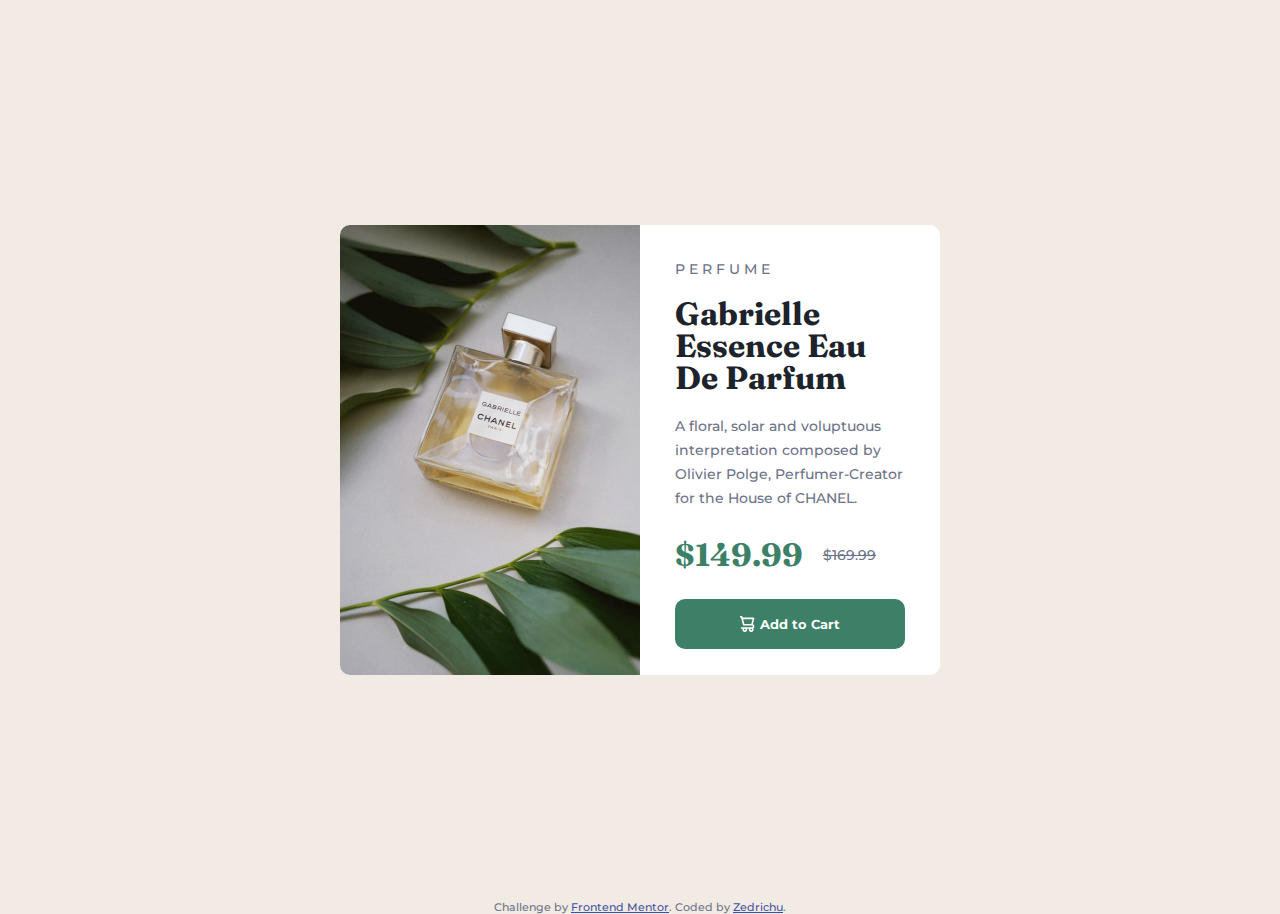
==== Product-Preview-Card/index.html @ 374eeab5 "Added initial projects" ====
<!DOCTYPE html>
<html lang="en">
<head>
  <meta charset="UTF-8">
  <meta name="viewport" content="width=device-width, initial-scale=1.0"> <!-- displays site properly based on user's device -->
  <link rel="icon" type="image/png" sizes="32x32" href="./images/favicon-32x32.png">
  <link rel="stylesheet" href="style.css">
  <title>Product Preview Card</title>

</head>
<body>
  <main>

    <div class="card">
      
      <img src="images/image-product-desktop.jpg" 
      alt="Bottle of Perfume" 
      srcset="images/image-product-desktop.jpg 600w, images/image-product-mobile.jpg 686w"
      sizes="(max-width: 600px) 686px, (min-width: 600px) 600px">

      <div class="product-details">
        <span class="product-type">
          Perfume
        </span>
        
        <h1>
          Gabrielle Essence Eau De Parfum
        </h1>
        
        <p class="description">
          A floral, solar and voluptuous interpretation composed by Olivier Polge, 
          Perfumer-Creator for the House of CHANEL.
        </p>
        
        <div class="prices">
          <span class="sale">$149.99</span>
          <span class="original">$169.99</span>
        </div>
        <button>
          <svg width="15" height="16" xmlns="http://www.w3.org/2000/svg">
            <path d="M14.383 10.388a2.397 2.397 0 0 0-1.518-2.222l1.494-5.593a.8.8 0 0 0-.144-.695.8.8 0 0 0-.631-.28H2.637L2.373.591A.8.8 0 0 0 1.598 0H0v1.598h.983l1.982 7.4a.8.8 0 0 0 .799.59h8.222a.8.8 0 0 1 0 1.599H1.598a.8.8 0 1 0 0 1.598h.943a2.397 2.397 0 1 0 4.507 0h1.885a2.397 2.397 0 1 0 4.331-.376 2.397 2.397 0 0 0 1.12-2.021ZM11.26 7.99H4.395L3.068 3.196h9.477L11.26 7.991Zm-6.465 6.392a.8.8 0 1 1 0-1.598.8.8 0 0 1 0 1.598Zm6.393 0a.8.8 0 1 1 0-1.598.8.8 0 0 1 0 1.598Z" fill="#FFF"/></svg>
          Add to Cart
        </button>
      
      </div>
      
    </div>
  </main>
    
    <footer class="attribution">
    Challenge by <a href="https://www.frontendmentor.io?ref=challenge" target="_blank">Frontend Mentor</a>. 
    Coded by <a href="https://github.com/Zedrichu">Zedrichu</a>.
  </footer>
</body>
</html>
---- Product-Preview-Card/style.css ----
@import url('https://fonts.googleapis.com/css2?family=Fraunces:opsz,wght@9..144,700&family=Montserrat:wght@500;700&display=swap');

* {
    padding: 0;
    margin: 0;
}

body {
    background-color: hsl(30, 38%, 92%);
    min-height: 100vh;
    font-size: 14px;
    font-weight: 500;
    font-family: 'Montserrat';
    color: hsl(228, 12%, 48%);
    min-width: 300px;
}

main {
    display: flex;
    align-items: center;
    justify-content: center;
    min-height: 100vh;
}

.card {
    background-color: hsl(0, 0%, 100%);
    height: 450px;
    width: 600px;
    border-radius: 10px;
    display: flex;
    flex-direction: row;
}

.card img {
    flex-grow: 1;
    flex-shrink: 0;
    flex-basis: 50%;
    object-fit: cover;
    border-radius: 10px 0 0 10px;
}

.card .product-details {
    padding: 35px;
    transition: all 0.66s ease;
}

.card .product-details .product-type {
    text-transform: uppercase;
    letter-spacing: 4px;
}

.card .product-details h1 {
    margin-top: 20px;
    color: hsl(212, 21%, 14%);
    font-size: 32px;
    line-height: 32px; 
    font-weight: 700;
    font-family: 'Fraunces';
}

.card .product-details p {
    margin-top: 20px;
    line-height: 24px;
}

.card .product-details .prices {
    display: flex;
    align-items: center;
    margin-top: 25px;
    margin-bottom: 25px;
}

.card .product-details .prices .sale {
    font-family: 'Fraunces';
    color: hsl(158, 36%, 37%);
    font-size: 32px;
    font-weight: 700;
    margin-right: 20px;
}

.card .product-details .prices .original {
    text-decoration: line-through;
}

.card button {
    color:hsl(0, 0%, 100%);
    background-color: hsl(158, 36%, 37%);
    font-family: 'Montserrat';
    font-weight: 700;
    width: 100%;
    height: 50px;
    border-style: none;
    border-radius: 10px;
    display: flex;
    justify-content: center;
    align-items: center;
}

.card button svg {
    margin-right: 5px;
}

.card button:hover {
    cursor: pointer;
    background-color: hsl(158, 45%, 20%);
}

.card button:active {
    cursor: pointer;
    background-color: hsl(158, 45%, 20%);
}

.attribution { 
    font-size: 11px; 
    text-align: center; 
}

.attribution a { 
    color: hsl(228, 45%, 44%); 
}

@media only screen and (max-width: 600px) {
    .card {
        flex-direction: column;
        width: 90%;
        height: 90%;
        min-width: 260px;
    }

    .card .product-details h1 {
        margin-top: 10px;
        margin-bottom: 10px;
    }

    .card .prices {
        display: flex;
        align-items: center;
        margin-bottom: 10px;
    }

    .card img {
        border-radius: 10px 10px 0 0;
    }
}

@media only screen and (min-width: 600px) {
    .card {
        flex-direction: row;
    }

    .card img {
        content: url('/images/image-product-desktop.jpg');
        object-fit: cover;
    }
}
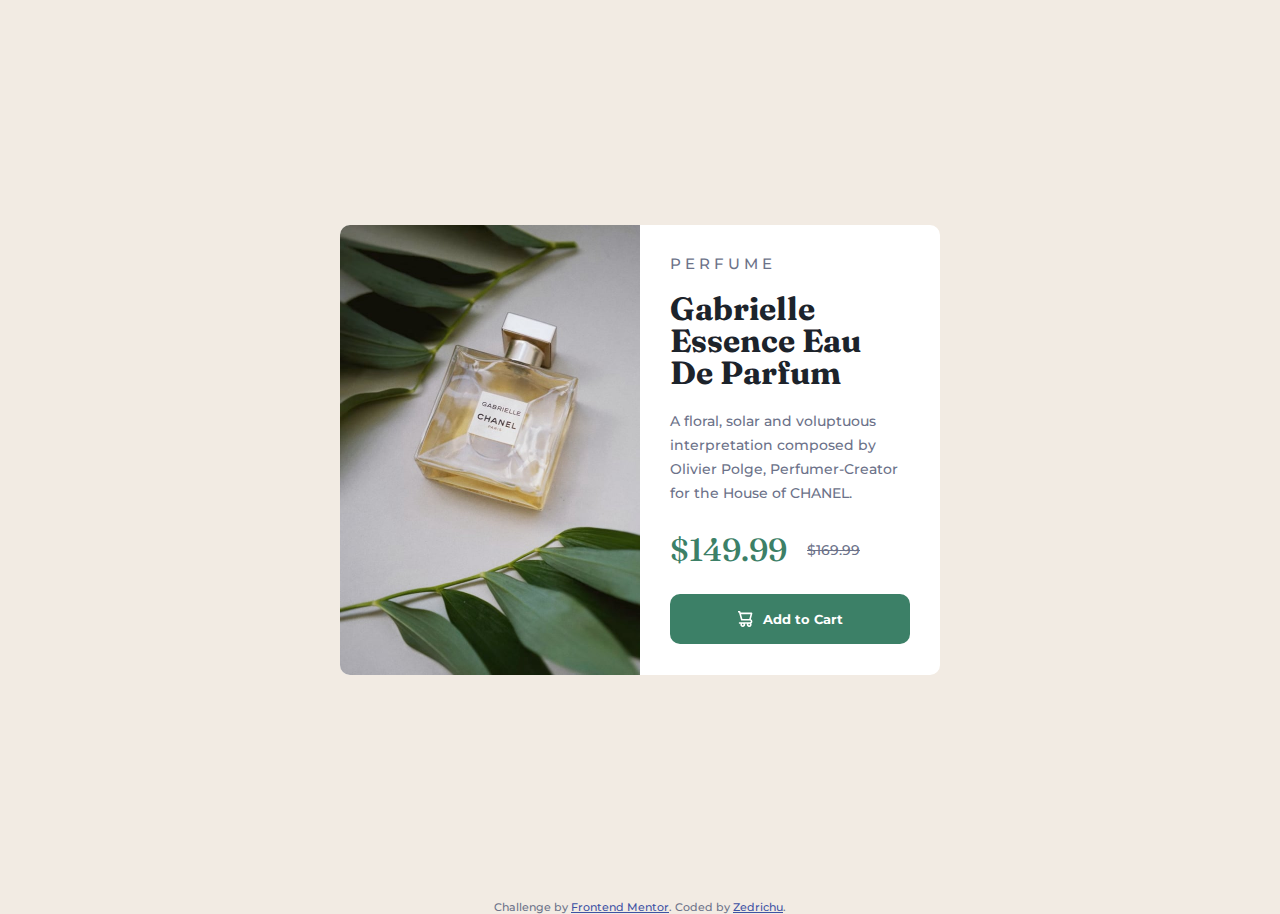
==== commit b929e038: "Attempted the result summary challenge" ====
--- a/Product-Preview-Card/index.html
+++ b/Product-Preview-Card/index.html
@@ -13,9 +13,9 @@
 
     <div class="card">
       
-      <img src="images/image-product-desktop.jpg" 
+      <img src="./images/image-product-desktop.jpg" 
       alt="Bottle of Perfume" 
-      srcset="images/image-product-desktop.jpg 600w, images/image-product-mobile.jpg 686w"
+      srcset="./images/image-product-desktop.jpg 600w, ./images/image-product-mobile.jpg 686w"
       sizes="(max-width: 600px) 686px, (min-width: 600px) 600px">
 
       <div class="product-details">
@@ -48,8 +48,8 @@
   </main>
     
     <footer class="attribution">
-    Challenge by <a href="https://www.frontendmentor.io?ref=challenge" target="_blank">Frontend Mentor</a>. 
-    Coded by <a href="https://github.com/Zedrichu">Zedrichu</a>.
-  </footer>
+      Challenge by <a href="https://www.frontendmentor.io?ref=challenge" target="_blank">Frontend Mentor</a>. 
+      Coded by <a href="https://github.com/Zedrichu">Zedrichu</a>.
+    </footer>
 </body>
 </html>
--- a/Product-Preview-Card/style.css
+++ b/Product-Preview-Card/style.css
@@ -29,6 +29,7 @@
     border-radius: 10px;
     display: flex;
     flex-direction: row;
+    transition: all 1s ease-in-out;
 }
 
 .card img {
@@ -40,12 +41,13 @@
 }
 
 .card .product-details {
-    padding: 35px;
+    padding: 30px;
     transition: all 0.66s ease;
 }
 
 .card .product-details .product-type {
     text-transform: uppercase;
+    font-size: 14.5px;
     letter-spacing: 4px;
 }
 
@@ -74,7 +76,7 @@
     font-family: 'Fraunces';
     color: hsl(158, 36%, 37%);
     font-size: 32px;
-    font-weight: 700;
+    font-weight: 500;
     margin-right: 20px;
 }
 
@@ -97,7 +99,7 @@
 }
 
 .card button svg {
-    margin-right: 5px;
+    margin-right: 10px;
 }
 
 .card button:hover {
@@ -149,7 +151,7 @@
     }
 
     .card img {
-        content: url('/images/image-product-desktop.jpg');
+        content: url('./images/image-product-desktop.jpg');
         object-fit: cover;
     }
 }
